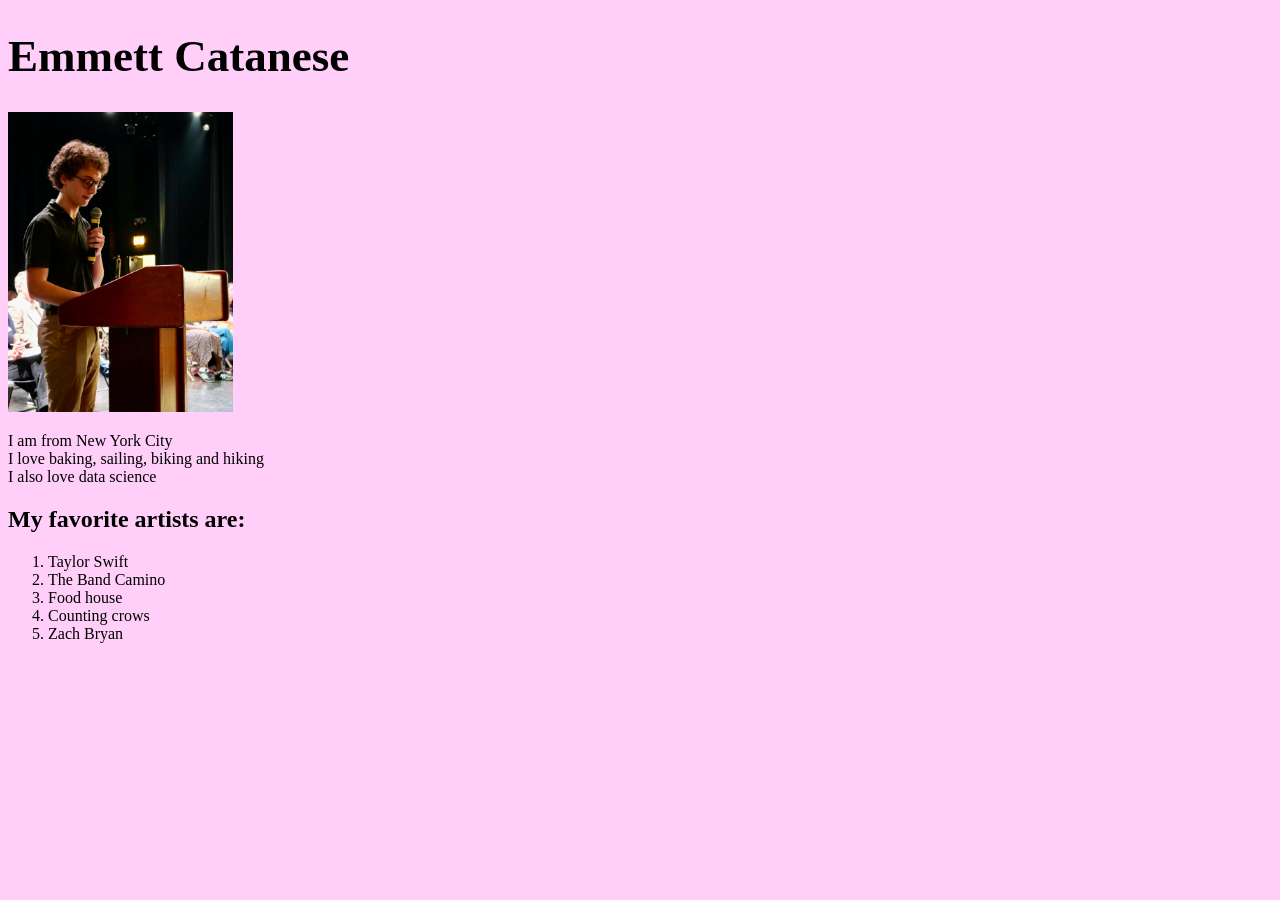
==== index.html @ 2910ac6b "main" ====
<!DOCTYPE html>
<body style = background-color:#FFCFF9;>
<html>
<body>

<h1 style = font-size:45px;> Emmett Catanese </h1>

<p><img src=me.JPG width = 225 height = 300></p>

<p> I am from New York City 
<br> I love baking, sailing, biking and hiking
<br> I also love data science </p>

<h2> My favorite artists are:</h2>
<ol>
    <li> Taylor Swift </li>
    <li> The Band Camino </li>
    <li> Food house </li>
    <li> Counting crows </li>
    <li> Zach Bryan </li>
</ol>

</body>
</html>
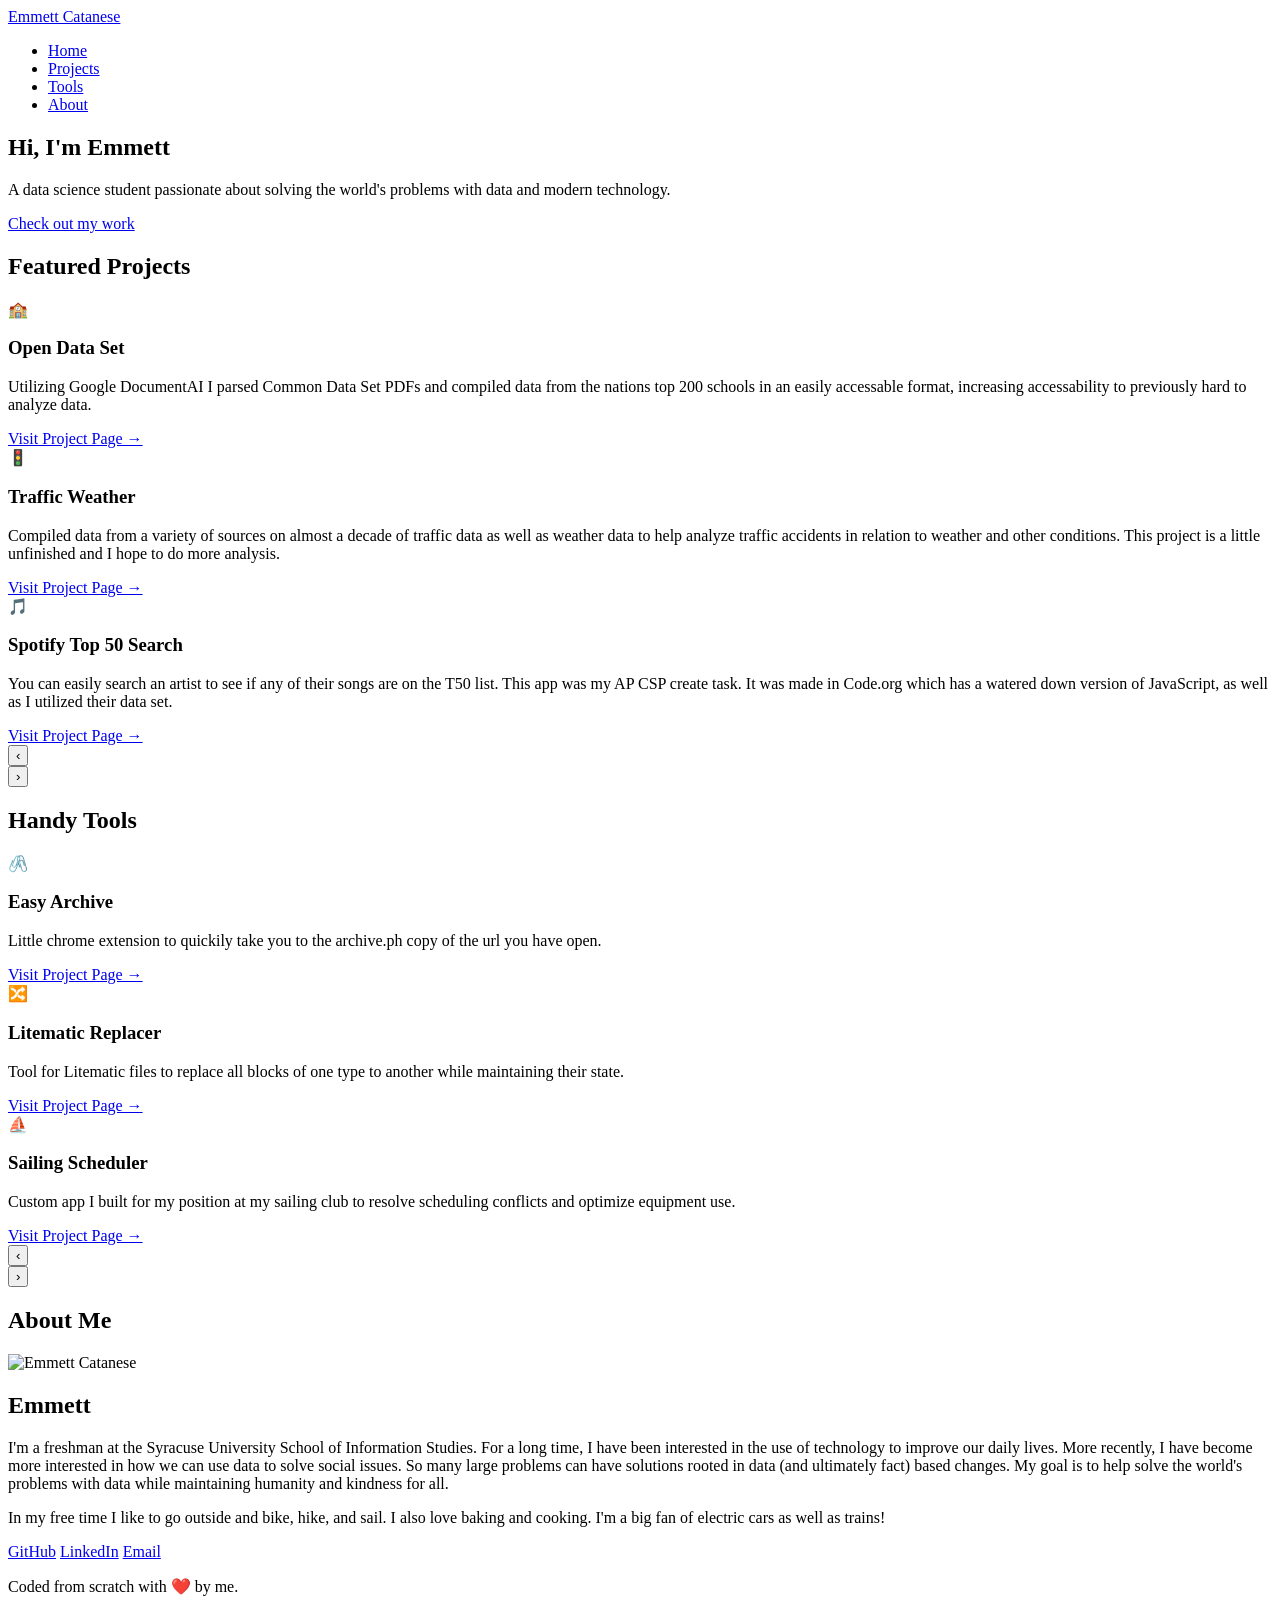
==== commit c6d0819c: "Update to new website" ====
--- a/index.html
+++ b/index.html
@@ -1,24 +1,123 @@
 <!DOCTYPE html>
-<body style = background-color:#FFCFF9;>
-<html>
+<html lang="en">
+<head>
+    <meta charset="UTF-8">
+    <meta name="viewport" content="width=device-width, initial-scale=1.0">
+    <title>Emmett's Website</title>
+    <link rel="stylesheet" href="styles.css">
+</head>
 <body>
+    <nav id="navbar">
+        <div class="nav-container">
+            <a href="#" class="logo">Emmett Catanese</a>
+            <ul class="nav-links">
+                <li><a href="#home">Home</a></li>
+                <li><a href="#projects">Projects</a></li>
+                <li><a href="#tools">Tools</a></li>
+                <li><a href="#about">About</a></li>
+            </ul>
+        </div>
+    </nav>
 
-<h1 style = font-size:45px;> Emmett Catanese </h1>
+    <section id="home" class="hero">
+        <div class="hero-content">
+            <h1>Hi, I'm Emmett</h1>
+            <p>A data science student passionate about solving the world's problems with data and modern technology.</p>
+            <a href="#projects" class="cta-button">Check out my work</a>
+        </div>
+    </section>
 
-<p><img src=me.JPG width = 225 height = 300></p>
+    <section id="projects">
+        <div class="section-content-wrapper">
+            <h2 class="section-title fade-in">Featured Projects</h2>
+        </div>
+        <div class="projects-carousel fade-in">
+            <div class="carousel-container" id="carousel-container">
+                <div class="project-card">
+                    <div class="project-icon ods">🏫</div>
+                    <h3>Open Data Set</h3>
+                    <p>Utilizing Google DocumentAI I parsed Common Data Set PDFs and compiled data from the nations top 200 schools in an easily accessable format, increasing accessability to previously hard to analyze data.</p>
+                    <a href="#" class="project-link projects-link">Visit Project Page →</a>
+                </div>
+                <div class="project-card">
+                    <div class="project-icon traffic">🚦</div>
+                    <h3>Traffic Weather</h3>
+                    <p>Compiled data from a variety of sources on almost a decade of traffic data as well as weather data to help analyze traffic accidents in relation to weather and other conditions. This project is a little unfinished and I hope to do more analysis.</p>
+                    <a href="#" class="project-link projects-link">Visit Project Page →</a>
+                </div>
+                <div class="project-card">
+                    <div class="project-icon spotify">🎵</div>
+                    <h3>Spotify Top 50 Search</h3>
+                    <p>You can easily search an artist to see if any of their songs are on the T50 list. This app was my AP CSP create task. It was made in Code.org which has a watered down version of JavaScript, as well as I utilized their data set.</p>
+                    <a href="#" class="project-link projects-link">Visit Project Page →</a>
+                </div>
+            </div>
+            <div class="carousel-nav">
+                <button class="carousel-btn" id="prev-btn">‹</button>
+                <div class="carousel-dots" id="carousel-dots"></div>
+                <button class="carousel-btn" id="next-btn">›</button>
+            </div>
+        </div>
+    </section>
 
-<p> I am from New York City 
-<br> I love baking, sailing, biking and hiking
-<br> I also love data science </p>
+    <section id="tools">
+        <div class="section-content-wrapper">
+            <h2 class="section-title fade-in">Handy Tools</h2>
+        </div>
+        <div class="projects-carousel fade-in">
+            <div class="carousel-container" id="tools-carousel-container">
+                <div class="project-card">
+                    <div class="project-icon archive">🖇️</div>
+                    <h3>Easy Archive</h3>
+                    <p>Little chrome extension to quickily take you to the archive.ph copy of the url you have open.</p>
+                    <a href="#" class="project-link tool-link">Visit Project Page →</a>
+                </div>
+                <div class="project-card">
+                    <div class="project-icon litematic">🔀</div>
+                    <h3>Litematic Replacer</h3>
+                    <p>Tool for Litematic files to replace all blocks of one type to another while maintaining their state.</p>
+                    <a href="#" class="project-link tool-link">Visit Project Page →</a>
+                </div>
+                <div class="project-card">
+                    <div class="project-icon sailing">⛵️</div>
+                    <h3>Sailing Scheduler</h3>
+                    <p>Custom app I built for my position at my sailing club to resolve scheduling conflicts and optimize equipment use.</p>
+                    <a href="#" class="project-link tool-link">Visit Project Page →</a>
+                </div>
+            </div>
+            <div class="carousel-nav">
+                <button class="carousel-btn" id="tools-prev-btn">‹</button>
+                <div class="carousel-dots" id="tools-carousel-dots"></div>
+                <button class="carousel-btn" id="tools-next-btn">›</button>
+            </div>
+        </div>
+    </section>
 
-<h2> My favorite artists are:</h2>
-<ol>
-    <li> Taylor Swift </li>
-    <li> The Band Camino </li>
-    <li> Food house </li>
-    <li> Counting crows </li>
-    <li> Zach Bryan </li>
-</ol>
+    <section id="about">
+        <div class="section-content-wrapper">
+            <h2 class="section-title fade-in">About Me</h2>
+            <div class="about fade-in">
+                <div class="about-avatar">
+                    <img src="https://avatars.githubusercontent.com/u/233302488?v=4" alt="Emmett Catanese">
+                </div>
+                <h2>Emmett</h2>
+                <p>I'm a freshman at the Syracuse University School of Information Studies. For a long time, I have been interested in the use of technology to improve our daily lives. More recently, I have become more interested in how we can use data to solve social issues. So many large problems can have solutions rooted in data (and ultimately fact) based changes. My goal is to help solve the world's problems with data while maintaining humanity and kindness for all.  </p>
+                <p> In my free time I like to go outside and bike, hike, and sail. I also love baking and cooking. I'm a big fan of electric cars as well as trains!</p>
+            </div>
+        </div>
+    </section>
 
+    <footer>
+        <div class="footer-content">
+            <div class="social-links">
+                <a href="https://github.com/EmmettCatanese">GitHub</a>
+                <a href="https://www.linkedin.com/in/emmettcatanese/">LinkedIn</a>
+                <a href="mailto:me@emmettcatanese.com">Email</a>
+            </div>
+            <p>Coded from scratch with ❤️ by me.</p>
+        </div>
+    </footer>
+
+    <script src="script.js"></script>
 </body>
-</html>+</html>
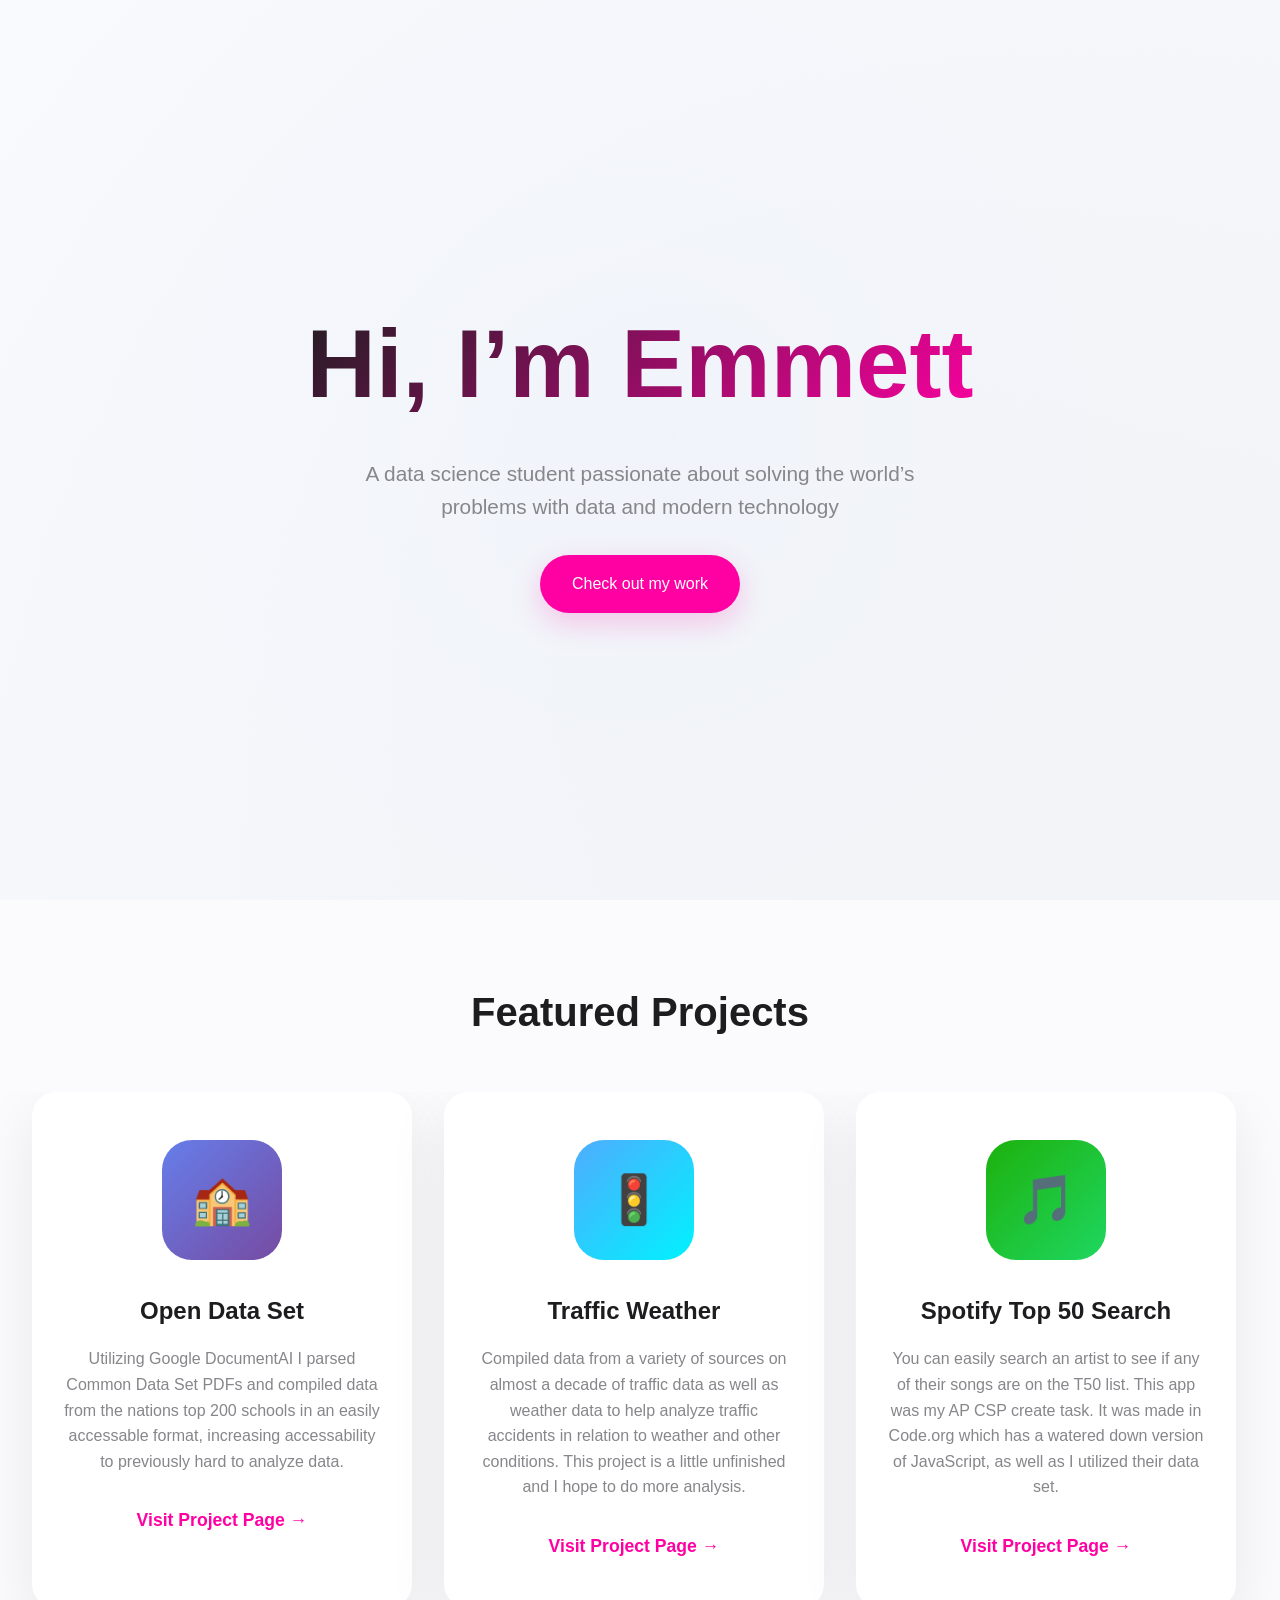
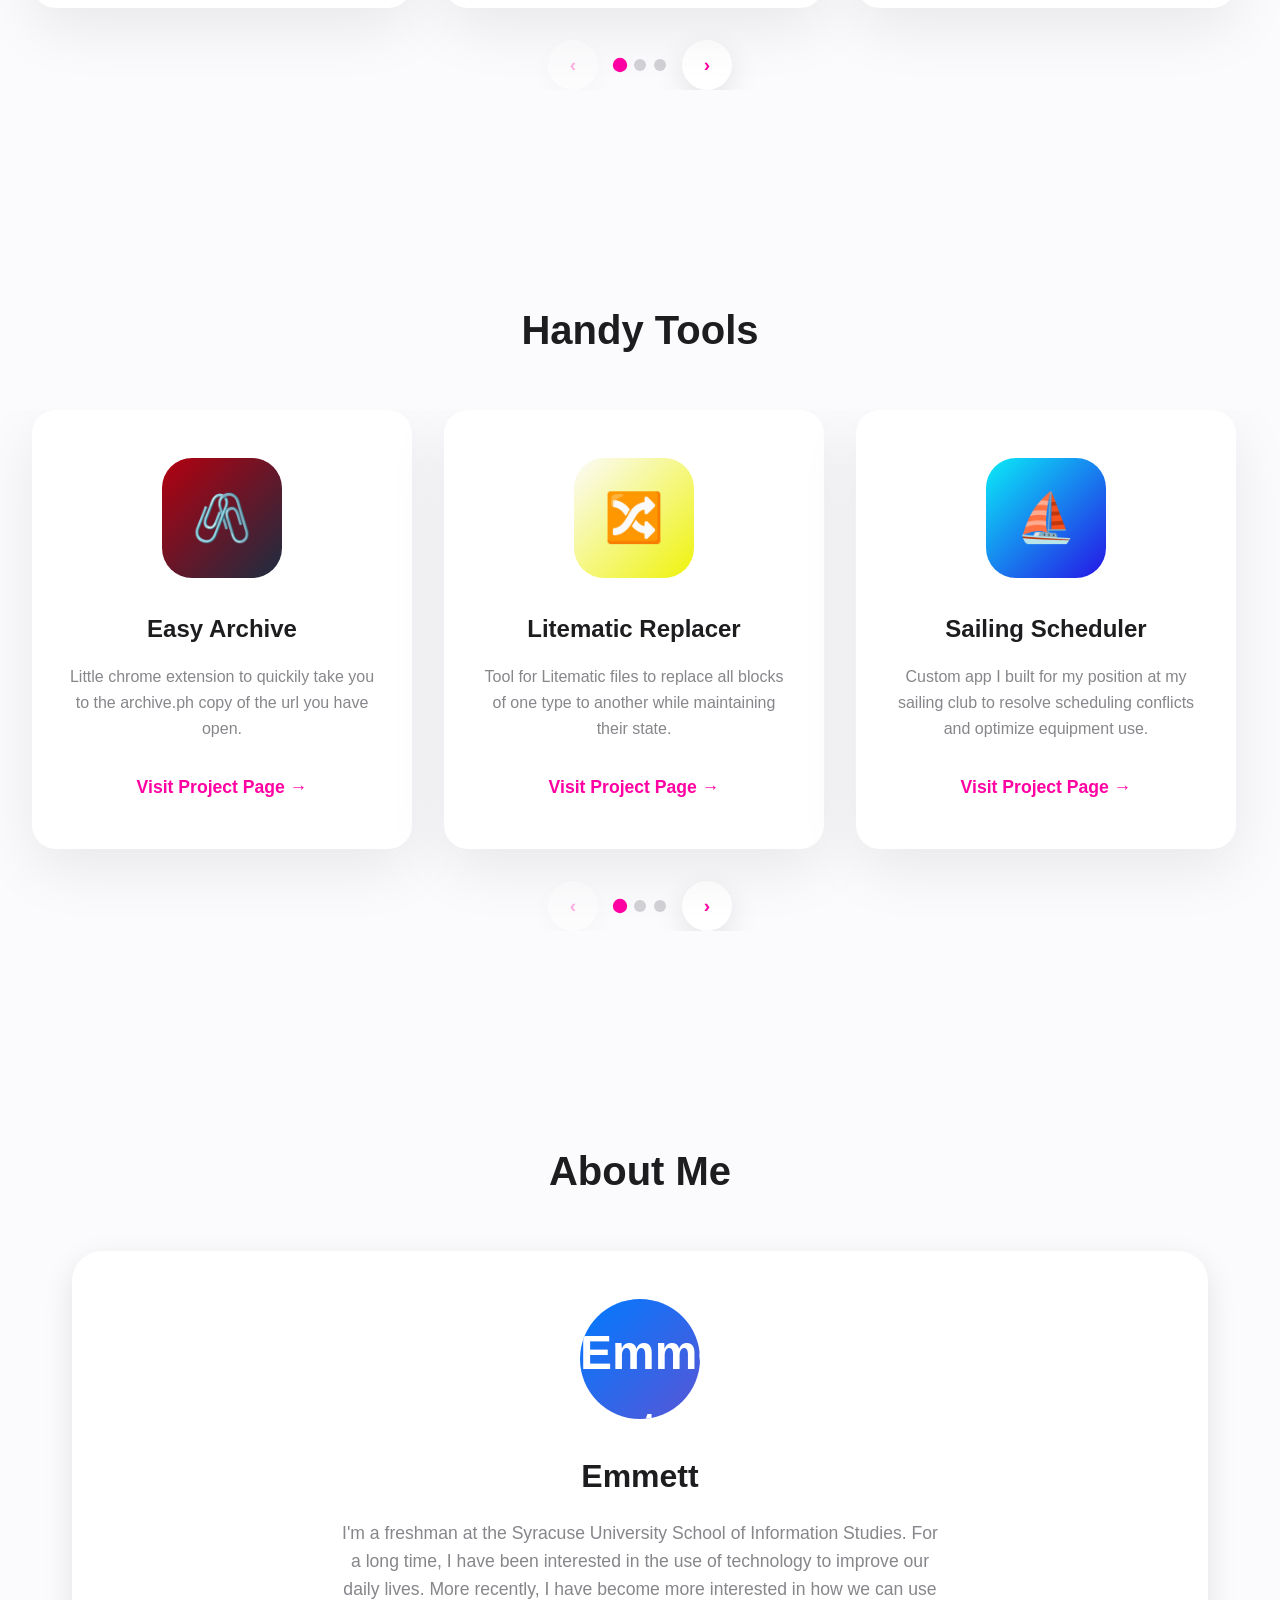
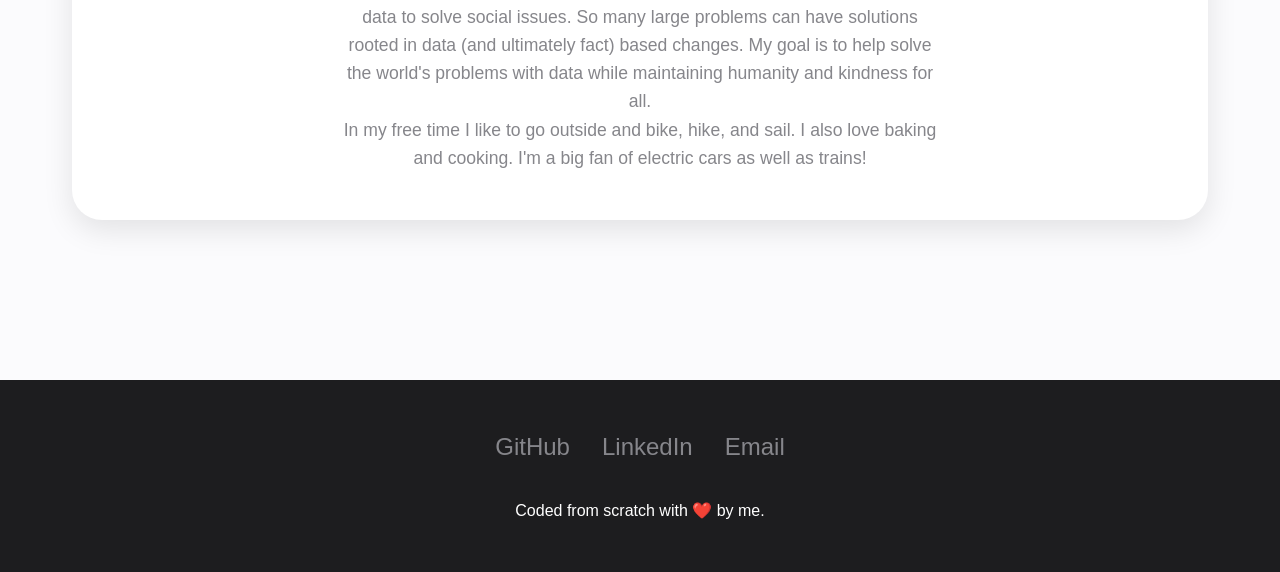
==== commit 578b1b8f: "Add my mom's requests.html" ====
--- a/index.html
+++ b/index.html
@@ -21,8 +21,8 @@
 
     <section id="home" class="hero">
         <div class="hero-content">
-            <h1>Hi, I'm Emmett</h1>
-            <p>A data science student passionate about solving the world's problems with data and modern technology.</p>
+            <h1>Hi, I’m Emmett</h1>
+            <p>A data science student passionate about solving the world’s problems with data and modern technology</p>
             <a href="#projects" class="cta-button">Check out my work</a>
         </div>
     </section>
--- a/styles.css
+++ b/styles.css
@@ -0,0 +1,522 @@
+/* Universal reset for margins and paddings */
+* {
+    margin: 0;
+    padding: 0;
+    box-sizing: border-box;
+}
+
+body {
+    font-family: -apple-system, BlinkMacSystemFont, 'Segoe UI', Roboto, Oxygen, Ubuntu, Cantarell, sans-serif;
+    line-height: 1.6;
+    color: #1d1d1f;
+    background: #fbfbfd;
+    scroll-behavior: smooth;
+    overflow-x: hidden;
+}
+
+/* Navigation */
+nav {
+    position: fixed;
+    top: 0;
+    width: 100%;
+    background: rgba(251, 251, 253, 0);
+    backdrop-filter: blur(0px);
+    -webkit-backdrop-filter: blur(0px);
+    z-index: 1000;
+    padding: 1rem 0;
+    opacity: 0;
+    visibility: hidden;
+    transition: all 0.5s ease;
+}
+
+nav.visible {
+    opacity: 1;
+    visibility: visible;
+    background: rgba(251, 251, 253, 0.9);
+    backdrop-filter: blur(20px);
+    -webkit-backdrop-filter: blur(20px);
+    box-shadow: 0 2px 20px rgba(0, 0, 0, 0.1);
+}
+
+.nav-container {
+    max-width: 1200px;
+    margin: 0 auto;
+    padding: 0 2rem;
+    display: flex;
+    justify-content: space-between;
+    align-items: center;
+}
+
+.logo {
+    font-size: 1.5rem;
+    font-weight: 700;
+    color: #1d1d1f;
+    text-decoration: none;
+    background: linear-gradient(135deg, #1d1d1f 0%, #ff00a2 100%);
+    -webkit-background-clip: text;
+    background-clip: text;
+    -webkit-text-fill-color: transparent;
+    transition: all 0.3s ease;
+}
+
+.nav-links {
+    display: flex;
+    list-style: none;
+    gap: 2rem;
+    transition: all 0.3s ease;
+}
+
+.nav-links a {
+    text-decoration: none;
+    color: #1d1d1f;
+    font-weight: 400;
+    transition: color 0.3s ease;
+    position: relative;
+}
+
+.nav-links a:hover {
+    color: #ff00a2;
+}
+
+.nav-links a::after {
+    content: '';
+    position: absolute;
+    width: 0;
+    height: 2px;
+    bottom: -5px;
+    left: 50%;
+    background: #ff00a2;
+    transition: all 0.3s ease;
+    transform: translateX(-50%);
+}
+
+.nav-links a:hover::after {
+    width: 100%;
+}
+
+/* Hero Section */
+.hero {
+    height: 100vh;
+    display: flex;
+    align-items: center;
+    justify-content: center;
+    text-align: center;
+    background: linear-gradient(135deg, #fbfbfd 0%, #f5f5f7 100%);
+    position: relative;
+    overflow: hidden;
+    width: 100vw;
+}
+
+.hero::before {
+    content: '';
+    position: absolute;
+    width: 200%;
+    height: 200%;
+    background: radial-gradient(circle, rgba(0, 122, 255, 0.03) 0%, transparent 70%);
+    animation: float 20s ease-in-out infinite;
+}
+
+@keyframes float {
+    0%, 100% { transform: translate(-50%, -50%) rotate(0deg); }
+    50% { transform: translate(-50%, -50%) rotate(180deg); }
+}
+
+.hero-content {
+    position: relative;
+    z-index: 2;
+    animation: fadeInUp 1s ease-out;
+    max-width: 90%;
+    padding: 0 1rem;
+}
+
+@keyframes fadeInUp {
+    from {
+        opacity: 0;
+        transform: translateY(30px);
+    }
+    to {
+        opacity: 1;
+        transform: translateY(0);
+    }
+}
+
+.hero h1 {
+    font-size: clamp(3rem, 8vw, 6rem);
+    font-weight: 700;
+    margin-bottom: 1rem;
+    background: linear-gradient(135deg, #1d1d1f 0%, #ff00a2 100%);
+    -webkit-background-clip: text;
+    background-clip: text;
+    -webkit-text-fill-color: transparent;
+    animation: slideIn 1.2s ease-out 0.3s both;
+}
+
+@keyframes slideIn {
+    from {
+        opacity: 0;
+        transform: translateX(-30px);
+    }
+    to {
+        opacity: 1;
+        transform: translateX(0);
+    }
+}
+
+.hero p {
+    font-size: 1.3rem;
+    color: #86868b;
+    max-width: 600px;
+    margin: 0 auto 2rem;
+    animation: slideIn 1.2s ease-out 0.6s both;
+}
+
+.cta-button {
+    display: inline-block;
+    padding: 1rem 2rem;
+    background: #ff00a2;
+    color: white;
+    text-decoration: none;
+    border-radius: 50px;
+    font-weight: 500;
+    transition: all 0.3s ease;
+    animation: slideIn 1.2s ease-out 0.9s both;
+    box-shadow: 0 10px 30px rgba(255,0,162, 0.2);
+}
+
+.cta-button:hover {
+    transform: translateY(-3px);
+    box-shadow: 0 15px 40px rgba(255,0,162, 0.5);
+}
+
+/* Sections */
+section {
+    padding: 5rem 0;
+    background: #fbfbfd;
+}
+
+.section-content-wrapper {
+    max-width: 1200px;
+    margin: 0 auto;
+    padding: 0 2rem;
+}
+
+.section-title {
+    font-size: 2.5rem;
+    font-weight: 700;
+    text-align: center;
+    margin-bottom: 3rem;
+    color: #1d1d1f;
+}
+
+/* Projects Section */
+.projects-carousel {
+    width: 100vw;
+    position: relative;
+    overflow: hidden;
+    margin-bottom: 3rem;
+    background: #fbfbfd;
+}
+
+.carousel-container {
+    display: flex;
+    transition: transform 0.5s cubic-bezier(0.25, 0.46, 0.45, 0.94);
+    gap: 2rem;
+    width: max-content;
+    padding: 0 2rem;
+}
+
+.project-card {
+    background: white;
+    border-radius: 24px;
+    padding: 3rem 2rem;
+    box-shadow: 0 20px 60px rgba(0, 0, 0, 0.08);
+    transition: all 0.4s cubic-bezier(0.25, 0.46, 0.45, 0.94);
+    position: relative;
+    overflow: hidden;
+    max-width: 380px;
+    max-height: 600px;
+    text-align: center;
+    cursor: pointer;
+}
+
+.project-icon {
+    width: 120px;
+    height: 120px;
+    border-radius: 30px;
+    display: flex;
+    align-items: center;
+    justify-content: center;
+    margin: 0 auto 2rem;
+    color: white;
+    font-size: 3rem;
+    font-weight: 600;
+    transition: all 0.4s ease;
+    position: relative;
+    overflow: hidden;
+}
+
+.project-icon::before {
+    content: '';
+    position: absolute;
+    top: 0;
+    left: 0;
+    right: 0;
+    bottom: 0;
+    border-radius: 30px;
+    opacity: 0.9;
+    transition: opacity 0.3s ease;
+}
+
+.project-card:hover .project-icon {
+    transform: scale(1.1) rotate(-5deg);
+}
+
+.project-card:hover .project-icon::before {
+    opacity: 1;
+}
+
+/* Individual project icon gradients */
+.project-icon.ods {
+    background: linear-gradient(135deg, #667eea 0%, #764ba2 100%);
+}
+
+.project-icon.traffic {
+    background: linear-gradient(135deg, #4facfe 0%, #00f2fe 100%);
+}
+
+.project-icon.spotify {
+    background: linear-gradient(135deg, #1db10d 0%, #1ED760 100%);
+}
+
+.project-icon.archive {
+    background: linear-gradient(135deg, #B4000F 0%, #1C2D41 100%);
+}
+
+.project-icon.litematic {
+    background: linear-gradient(135deg, #fbfbfb 0%, #eff30a 100%);
+}
+
+.project-icon.sailing {
+    background: linear-gradient(135deg, #0aecf8 0%, #2615e5 100%);
+}
+
+.project-card h3 {
+    font-size: 1.5rem;
+    font-weight: 700;
+    margin-bottom: 1rem;
+    color: #1d1d1f;
+}
+
+.project-card p {
+    color: #86868b;
+    margin-bottom: 2rem;
+    line-height: 1.6;
+    font-size: 1rem;
+}
+
+.project-link {
+    color: #ff00a2;
+    text-decoration: none;
+    font-weight: 600;
+    display: inline-flex;
+    align-items: center;
+    gap: 0.5rem;
+    transition: all 0.3s ease;
+    font-size: 1.1rem;
+}
+
+.project-link:hover {
+    transform: translateX(5px);
+    color: #d70189;
+}
+
+/* Carousel Navigation */
+.carousel-nav {
+    display: flex;
+    justify-content: center;
+    align-items: center;
+    gap: 1rem;
+    margin-top: 2rem;
+    max-width: 1200px;
+    margin-left: auto;
+    margin-right: auto;
+    padding: 0 2rem;
+}
+
+.carousel-btn {
+    background: white;
+    border: none;
+    width: 50px;
+    height: 50px;
+    border-radius: 50%;
+    display: flex;
+    align-items: center;
+    justify-content: center;
+    cursor: pointer;
+    transition: all 0.3s ease;
+    box-shadow: 0 10px 30px rgba(0, 0, 0, 0.1);
+    color: #ff00a2;
+    font-size: 1.2rem;
+    font-weight: bold;
+}
+
+.carousel-btn:hover {
+    transform: scale(1.05);
+    box-shadow: 0 15px 40px rgba(0, 0, 0, 0.15);
+    background: #ff00a2;
+    color: white;
+}
+
+.carousel-btn:disabled {
+    opacity: 0.3;
+    cursor: not-allowed;
+    transform: none;
+}
+
+.carousel-btn:disabled:hover {
+    background: white;
+    color: #ff00a2;
+    box-shadow: 0 10px 30px rgba(0, 0, 0, 0.1);
+}
+
+.carousel-dots {
+    display: flex;
+    gap: 0.5rem;
+}
+
+.carousel-dot {
+    width: 12px;
+    height: 12px;
+    border-radius: 50%;
+    background: #d1d1d6;
+    cursor: pointer;
+    transition: all 0.3s ease;
+}
+
+.carousel-dot.active {
+    background: #ff00a2;
+    transform: scale(1.2);
+}
+
+.carousel-dot:hover {
+    background: #ff00a2;
+    opacity: 0.7;
+}
+
+/* About Section */
+.about {
+    background: white;
+    border-radius: 30px;
+    padding: 3rem;
+    box-shadow: 0 10px 30px rgba(0, 0, 0, 0.1);
+    text-align: center;
+}
+
+.about-avatar {
+    width: 120px;
+    height: 120px;
+    background: linear-gradient(135deg, #007AFF, #5856D6);
+    border-radius: 50%;
+    margin: 0 auto 2rem;
+    display: flex;
+    align-items: center;
+    justify-content: center;
+    color: white;
+    font-size: 3rem;
+    font-weight: bold;
+}
+.about-avatar img {
+    width: 100%;
+    height: 100%;
+    object-fit: cover;
+    border-radius: 50%;
+}
+.about h2 {
+    font-size: 2rem;
+    font-weight: 600;
+    margin-bottom: 1rem;
+    color: #1d1d1f;
+}
+
+.about p {
+    color: #86868b;
+    max-width: 600px;
+    margin: 0 auto;
+    font-size: 1.1rem;
+}
+
+/* Footer */
+footer {
+    background: #1d1d1f;
+    color: white;
+    text-align: center;
+    padding: 3rem 0;
+    margin-top: 5rem;
+}
+
+.footer-content {
+    max-width: 1200px;
+    margin: 0 auto;
+    padding: 0 2rem;
+}
+
+.social-links {
+    display: flex;
+    justify-content: center;
+    gap: 2rem;
+    margin-bottom: 2rem;
+}
+
+.social-links a {
+    color: #86868b;
+    text-decoration: none;
+    font-size: 1.5rem;
+    transition: color 0.3s ease;
+}
+
+.social-links a:hover {
+    color: white;
+}
+
+/* Mobile Responsiveness */
+@media (max-width: 768px) {
+    .nav-links {
+        display: none;
+    }
+
+    .hero h1 {
+        font-size: 3rem;
+    }
+
+    .hero p {
+        font-size: 1.1rem;
+    }
+
+    .section-content-wrapper {
+        padding: 0 1rem;
+    }
+
+    .projects-carousel {
+        padding: 0 1rem;
+    }
+
+    .project-card {
+        min-width: 280px;
+    }
+
+    .about {
+        padding: 2rem;
+    }
+}
+
+/* Scroll animations */
+.fade-in {
+    opacity: 0;
+    transform: translateY(30px);
+    transition: all 0.6s ease;
+}
+
+.fade-in.visible {
+    opacity: 1;
+    transform: translateY(0);
+}
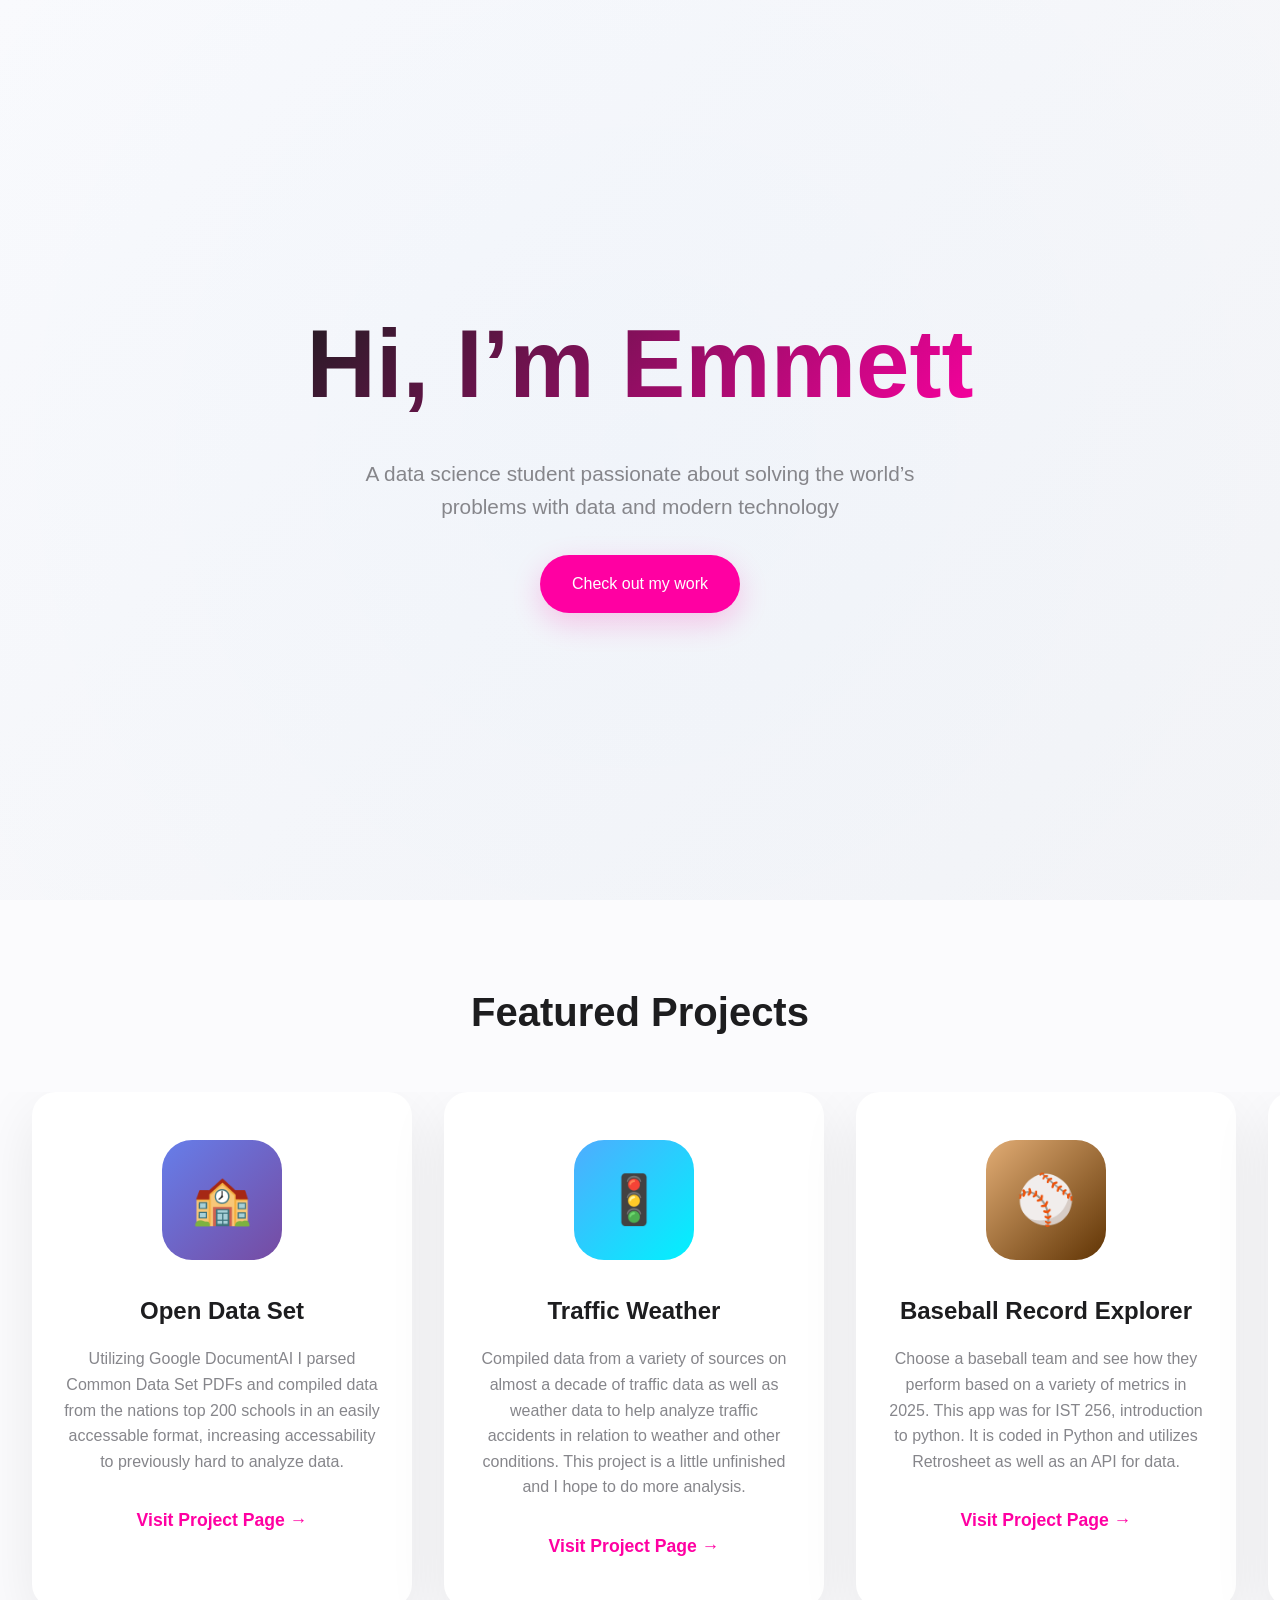
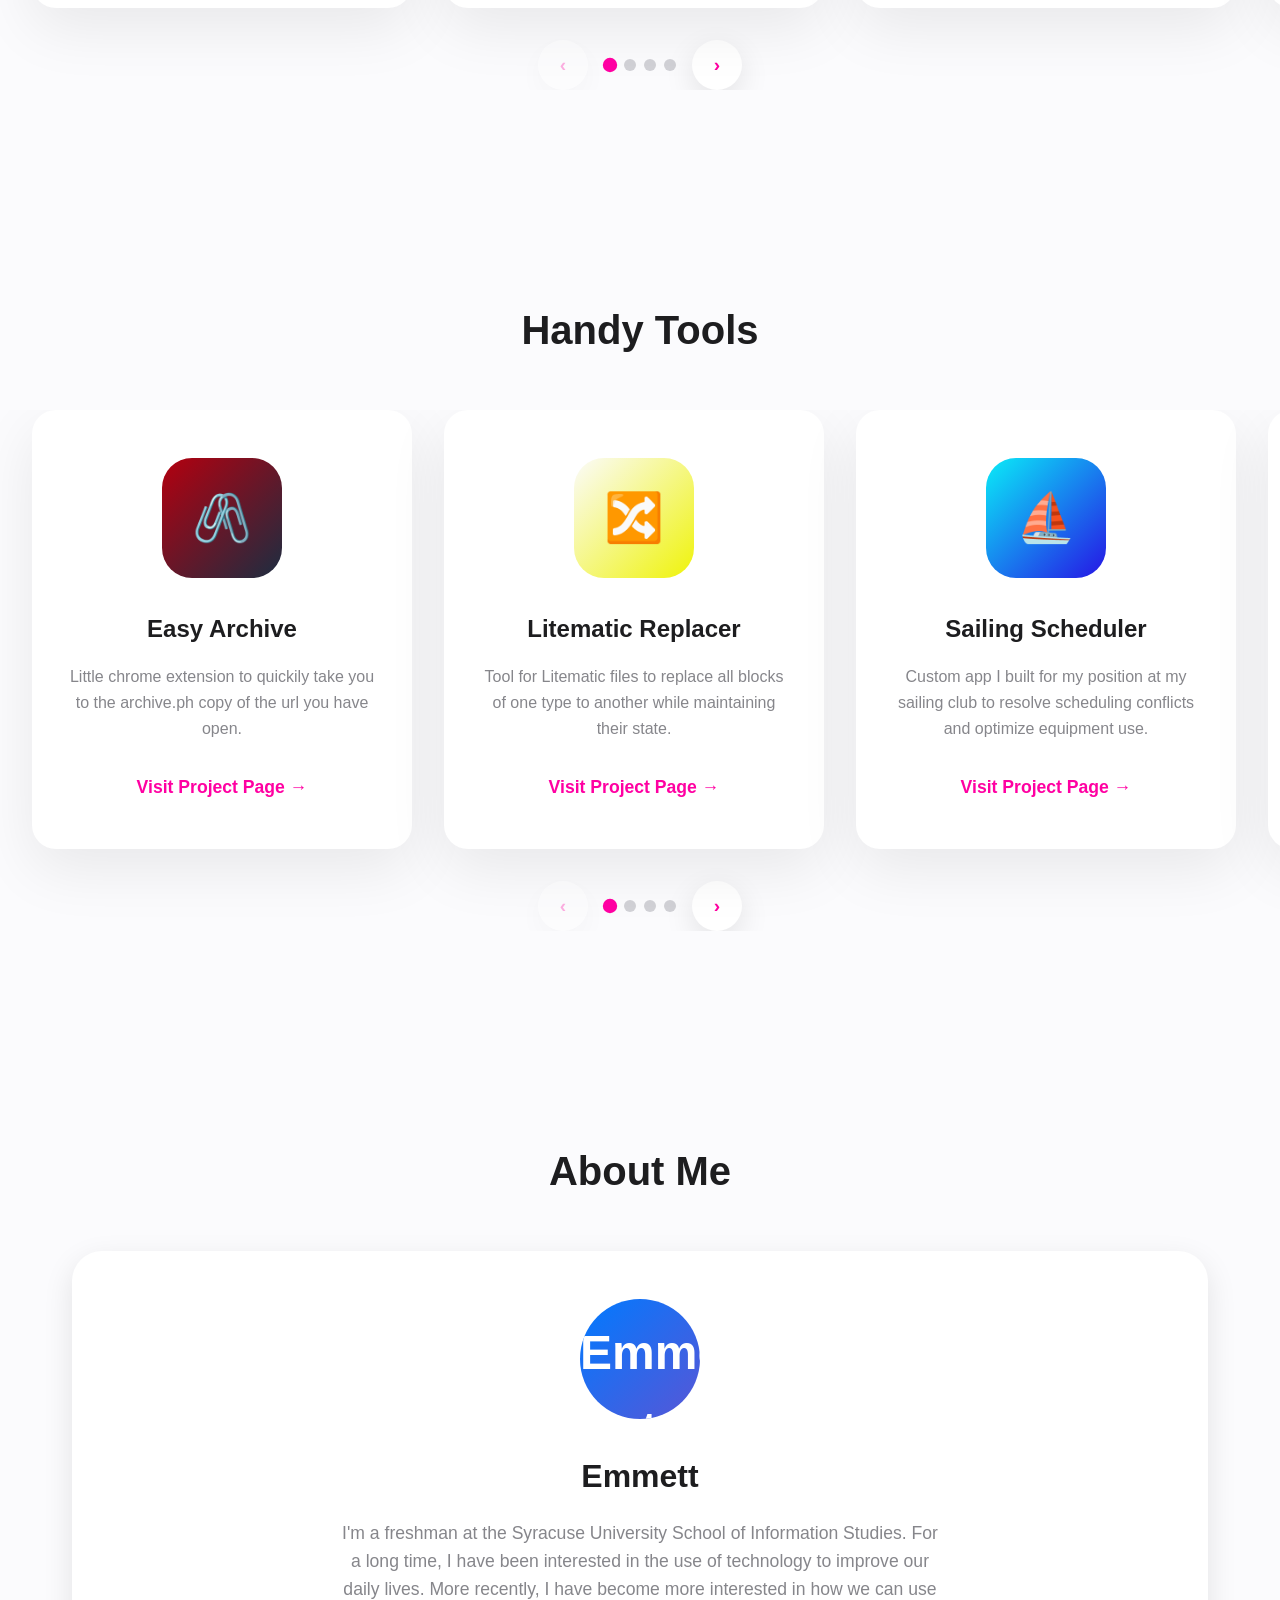
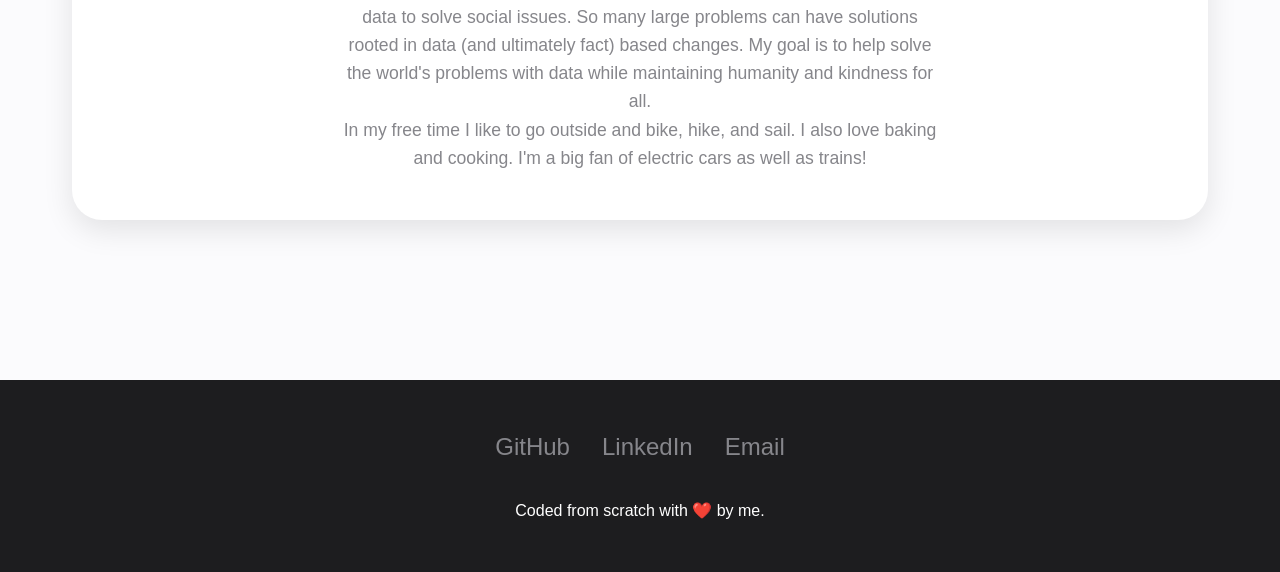
==== commit b18fa489: "Add new project and tool" ====
--- a/index.html
+++ b/index.html
@@ -46,6 +46,12 @@
                     <a href="#" class="project-link projects-link">Visit Project Page →</a>
                 </div>
                 <div class="project-card">
+                    <div class="project-icon baseball">⚾</div>
+                    <h3>Baseball Record Explorer </h3>
+                    <p>Choose a baseball team and see how they perform based on a variety of metrics in 2025. This app was for IST 256, introduction to python. It is coded in Python and utilizes Retrosheet as well as an API for data.</p>
+                    <a href="#" class="project-link projects-link">Visit Project Page →</a>
+                </div>
+                <div class="project-card">
                     <div class="project-icon spotify">🎵</div>
                     <h3>Spotify Top 50 Search</h3>
                     <p>You can easily search an artist to see if any of their songs are on the T50 list. This app was my AP CSP create task. It was made in Code.org which has a watered down version of JavaScript, as well as I utilized their data set.</p>
@@ -82,6 +88,12 @@
                     <div class="project-icon sailing">⛵️</div>
                     <h3>Sailing Scheduler</h3>
                     <p>Custom app I built for my position at my sailing club to resolve scheduling conflicts and optimize equipment use.</p>
+                    <a href="#" class="project-link tool-link">Visit Project Page →</a>
+                </div>
+                <div class="project-card">
+                    <div class="project-icon tracker">⏱️</div>
+                    <h3>Time Tracker</h3>
+                    <p>App I built to help people keep track of time they are spending on projects. You clock in and out of projects and get a total time. </p>
                     <a href="#" class="project-link tool-link">Visit Project Page →</a>
                 </div>
             </div>
--- a/styles.css
+++ b/styles.css
@@ -288,6 +288,10 @@
     background: linear-gradient(135deg, #1db10d 0%, #1ED760 100%);
 }
 
+.project-icon.baseball {
+    background: linear-gradient(135deg, #e2ad75 0%, #603404 100%);
+}
+
 .project-icon.archive {
     background: linear-gradient(135deg, #B4000F 0%, #1C2D41 100%);
 }
@@ -298,6 +302,10 @@
 
 .project-icon.sailing {
     background: linear-gradient(135deg, #0aecf8 0%, #2615e5 100%);
+}
+
+.project-icon.tracker {
+    background: linear-gradient(135deg, #0b1516 0%, #5b5970 100%);
 }
 
 .project-card h3 {
